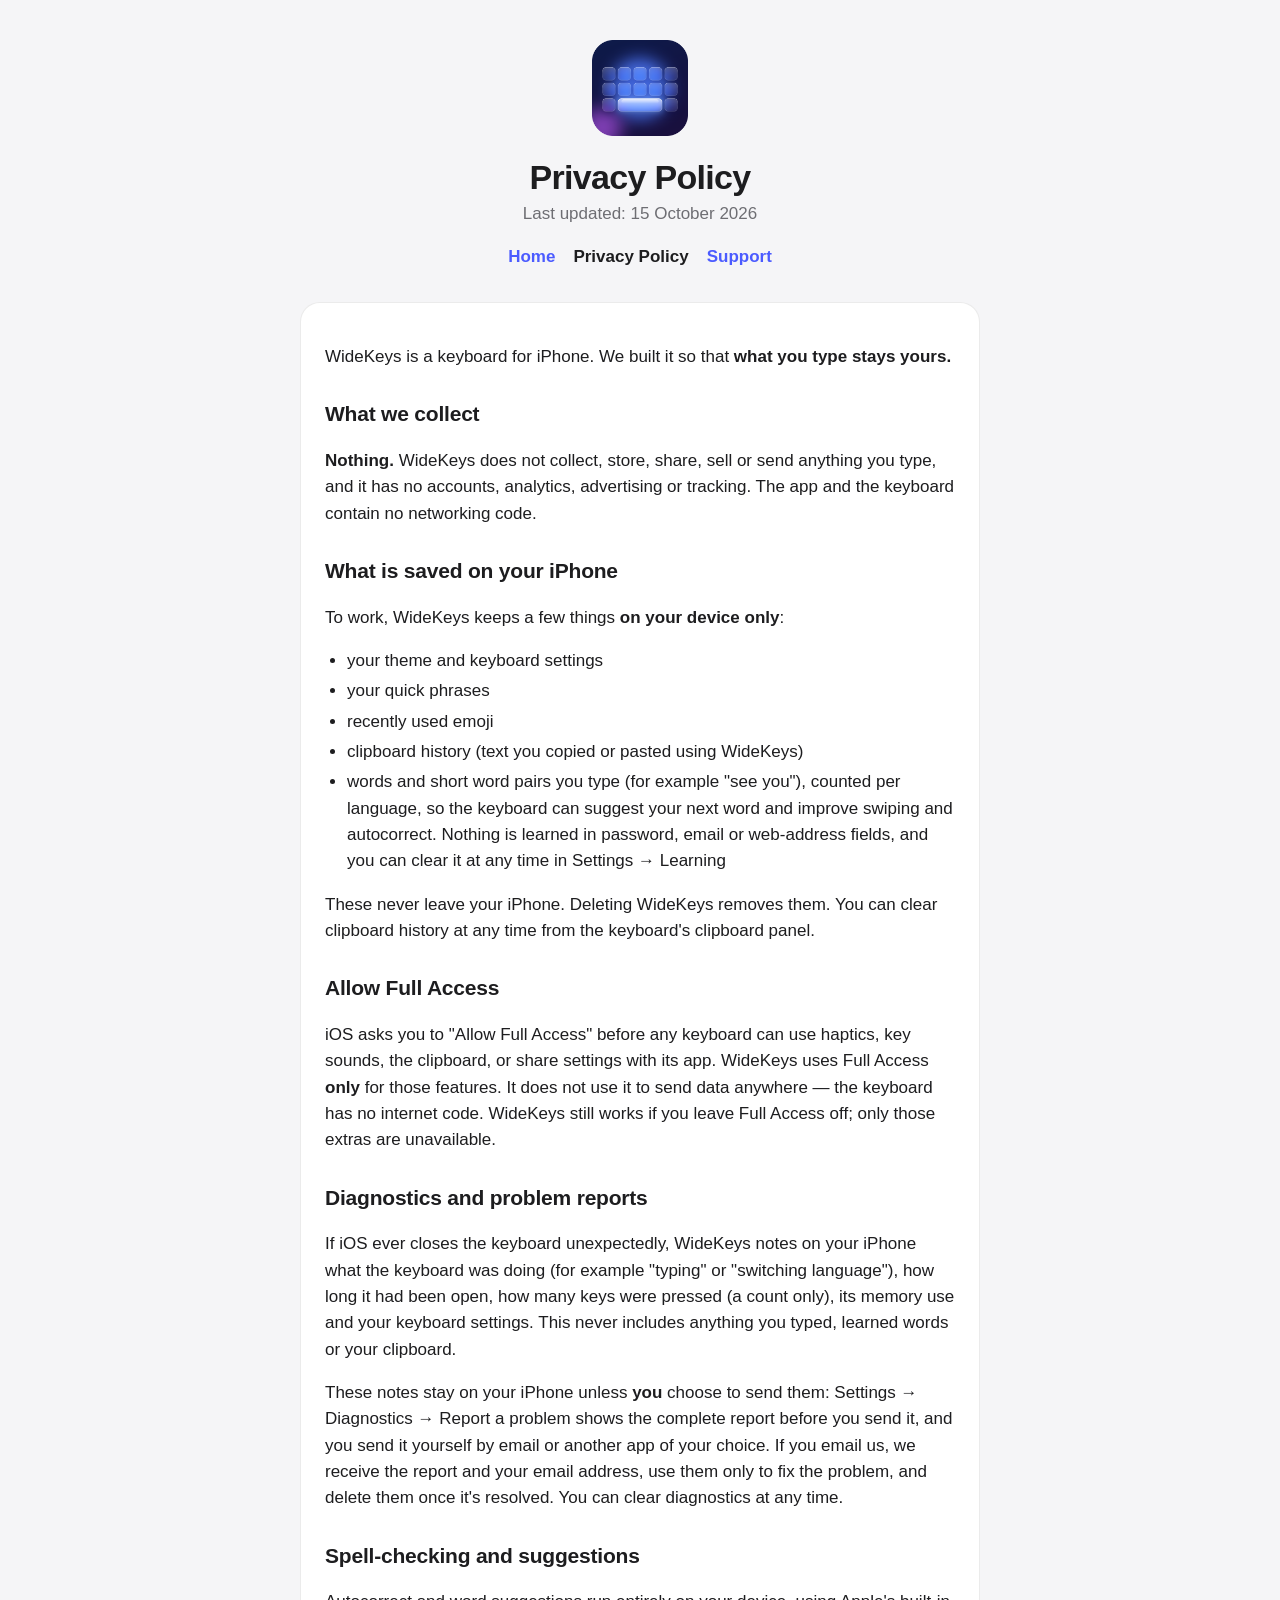
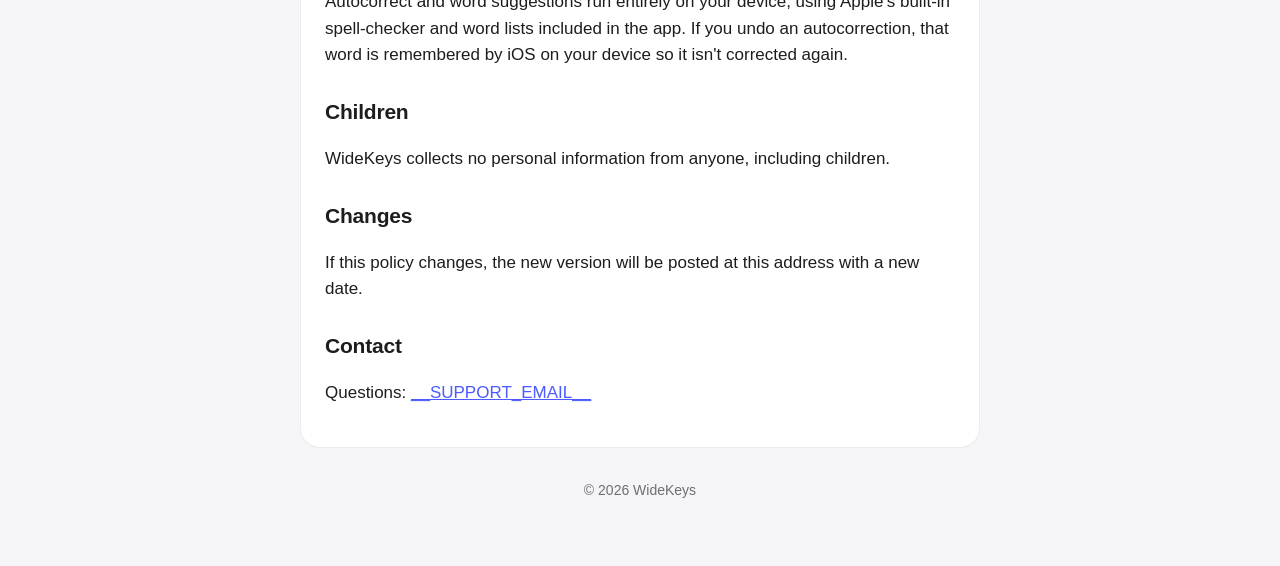
==== privacy.html @ 42ba70db "Add files via upload" ====
<!doctype html>
<html lang="en">
<head>
  <meta charset="utf-8">
  <meta name="viewport" content="width=device-width, initial-scale=1">
  <title>Privacy Policy · WideKeys</title>
  <meta name="description" content="WideKeys collects nothing. What you type stays on your iPhone.">
  <link rel="icon" href="icon.png">
  <link rel="stylesheet" href="style.css">
</head>
<body>
<main>
  <header>
    <img src="icon.png" alt="">
    <h1>Privacy Policy</h1>
    <p>Last updated: 15 October 2026</p>
    <nav>
      <a href="index.html">Home</a>
      <a href="privacy.html" aria-current="page">Privacy Policy</a>
      <a href="support.html">Support</a>
    </nav>
  </header>

  <div class="card">
    <p>WideKeys is a keyboard for iPhone. We built it so that <strong>what you type stays yours.</strong></p>

    <h2>What we collect</h2>
    <p><strong>Nothing.</strong> WideKeys does not collect, store, share, sell or send anything you type, and it has no accounts, analytics, advertising or tracking. The app and the keyboard contain no networking code.</p>

    <h2>What is saved on your iPhone</h2>
    <p>To work, WideKeys keeps a few things <strong>on your device only</strong>:</p>
    <ul>
      <li>your theme and keyboard settings</li>
      <li>your quick phrases</li>
      <li>recently used emoji</li>
      <li>clipboard history (text you copied or pasted using WideKeys)</li>
      <li>words and short word pairs you type (for example "see you"), counted per language, so the keyboard can suggest your next word and improve swiping and autocorrect. Nothing is learned in password, email or web-address fields, and you can clear it at any time in Settings → Learning</li>
    </ul>
    <p>These never leave your iPhone. Deleting WideKeys removes them. You can clear clipboard history at any time from the keyboard's clipboard panel.</p>

    <h2>Allow Full Access</h2>
    <p>iOS asks you to "Allow Full Access" before any keyboard can use haptics, key sounds, the clipboard, or share settings with its app. WideKeys uses Full Access <strong>only</strong> for those features. It does not use it to send data anywhere — the keyboard has no internet code. WideKeys still works if you leave Full Access off; only those extras are unavailable.</p>

    <h2>Diagnostics and problem reports</h2>
    <p>If iOS ever closes the keyboard unexpectedly, WideKeys notes on your iPhone what the keyboard was doing (for example "typing" or "switching language"), how long it had been open, how many keys were pressed (a count only), its memory use and your keyboard settings. This never includes anything you typed, learned words or your clipboard.</p>
    <p>These notes stay on your iPhone unless <strong>you</strong> choose to send them: Settings → Diagnostics → Report a problem shows the complete report before you send it, and you send it yourself by email or another app of your choice. If you email us, we receive the report and your email address, use them only to fix the problem, and delete them once it's resolved. You can clear diagnostics at any time.</p>

    <h2>Spell-checking and suggestions</h2>
    <p>Autocorrect and word suggestions run entirely on your device, using Apple's built-in spell-checker and word lists included in the app. If you undo an autocorrection, that word is remembered by iOS on your device so it isn't corrected again.</p>

    <h2>Children</h2>
    <p>WideKeys collects no personal information from anyone, including children.</p>

    <h2>Changes</h2>
    <p>If this policy changes, the new version will be posted at this address with a new date.</p>

    <h2>Contact</h2>
    <p>Questions: <a href="mailto:__SUPPORT_EMAIL__">__SUPPORT_EMAIL__</a></p>
  </div>

  <footer>© 2026 WideKeys</footer>
</main>
</body>
</html>
---- style.css ----
:root {
  --bg: #f5f5f7;
  --card: #ffffff;
  --text: #1d1d1f;
  --muted: #6e6e73;
  --accent: #4b5bff;
  --line: rgba(0, 0, 0, 0.08);
}
@media (prefers-color-scheme: dark) {
  :root {
    --bg: #000000;
    --card: #1c1c1e;
    --text: #f5f5f7;
    --muted: #a1a1a6;
    --accent: #8b95ff;
    --line: rgba(255, 255, 255, 0.12);
  }
}
* { box-sizing: border-box; }
body {
  margin: 0;
  background: var(--bg);
  color: var(--text);
  font: 17px/1.55 -apple-system, BlinkMacSystemFont, "SF Pro Text", "Helvetica Neue", Arial, sans-serif;
  -webkit-text-size-adjust: 100%;
}
main { max-width: 720px; margin: 0 auto; padding: 40px 20px 64px; }
header { text-align: center; margin-bottom: 32px; }
header img { width: 96px; height: 96px; }
header h1 { font-size: 34px; line-height: 1.15; margin: 14px 0 4px; letter-spacing: -0.02em; }
header p { margin: 0; color: var(--muted); }
nav { display: flex; justify-content: center; gap: 18px; margin-top: 16px; flex-wrap: wrap; }
nav a { color: var(--accent); text-decoration: none; font-weight: 600; }
nav a[aria-current="page"] { color: var(--text); }
.card {
  background: var(--card);
  border-radius: 20px;
  padding: 24px;
  border: 1px solid var(--line);
}
.card + .card { margin-top: 16px; }
h2 { font-size: 21px; margin: 28px 0 8px; letter-spacing: -0.01em; }
.card h2:first-child { margin-top: 0; }
p, li { color: var(--text); }
ul { padding-left: 22px; }
li { margin: 4px 0; }
.muted { color: var(--muted); font-size: 15px; }
a { color: var(--accent); }
footer { text-align: center; color: var(--muted); font-size: 14px; margin-top: 32px; }
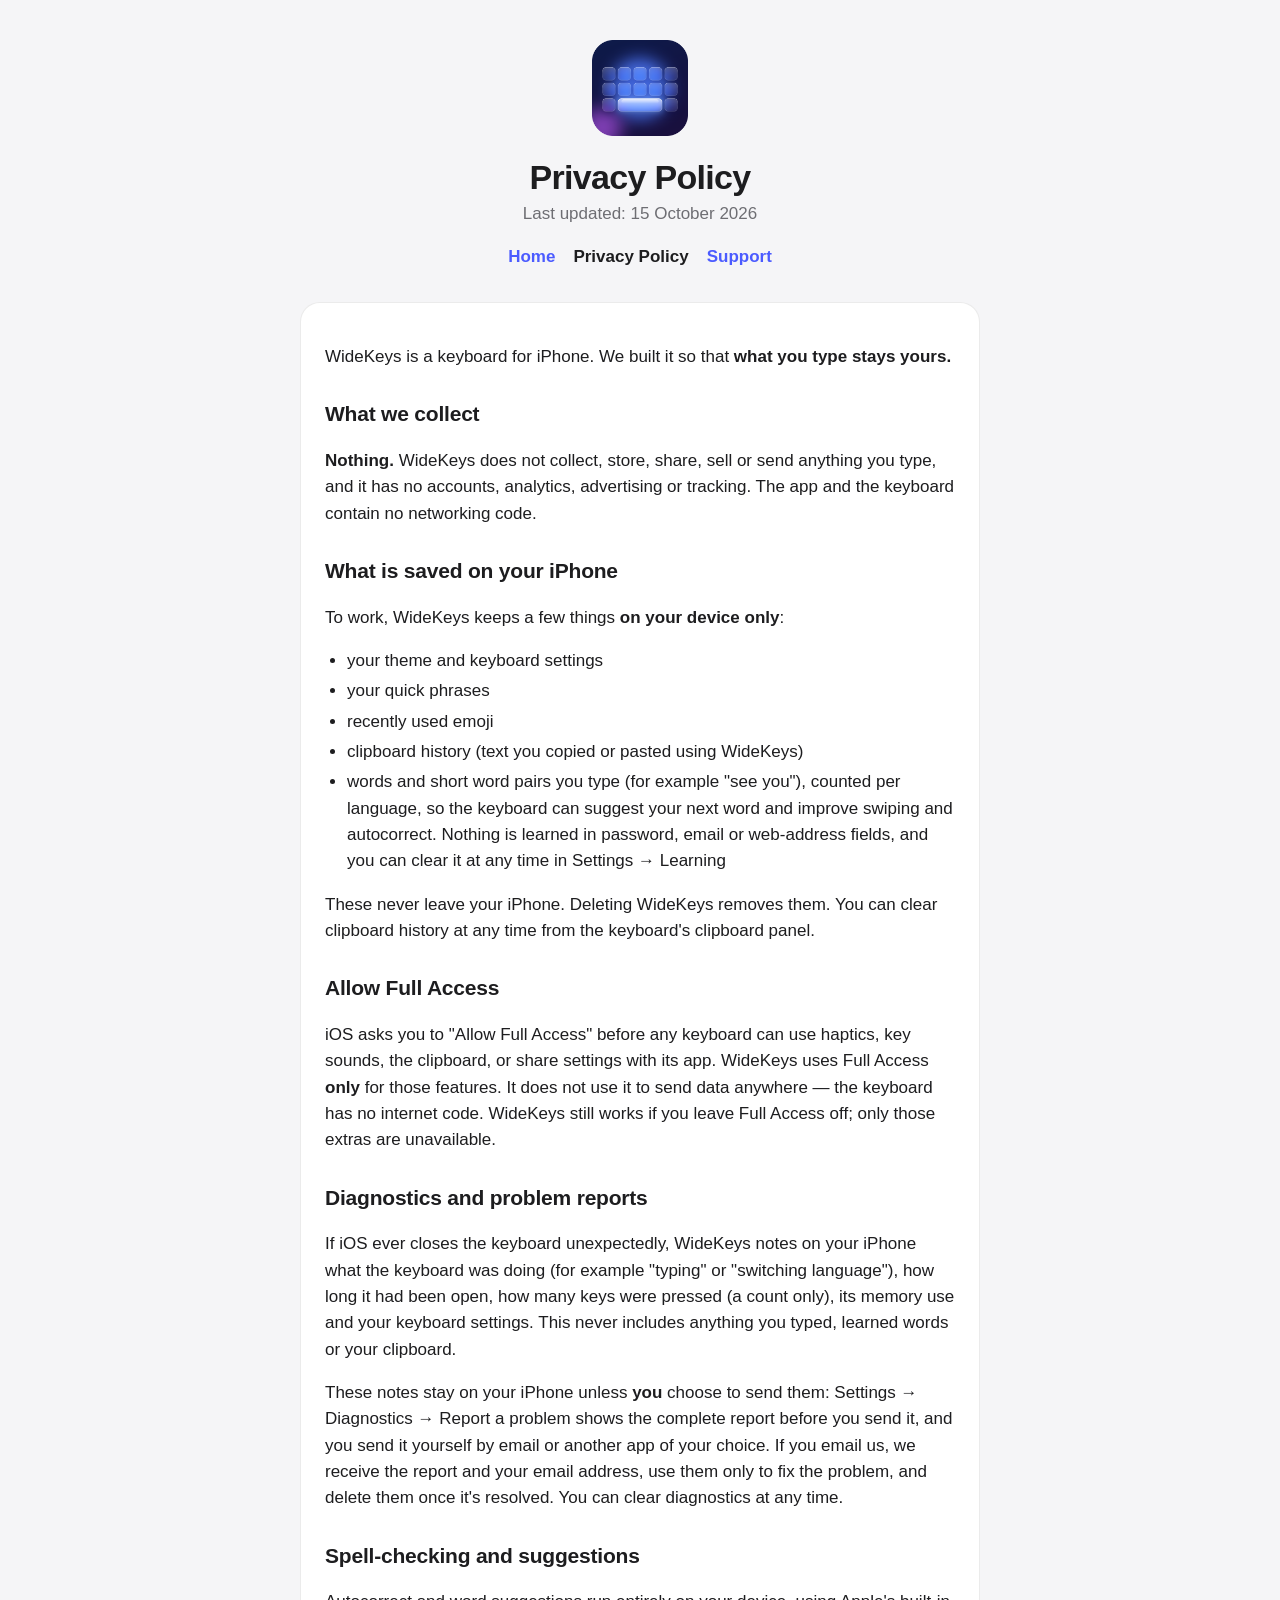
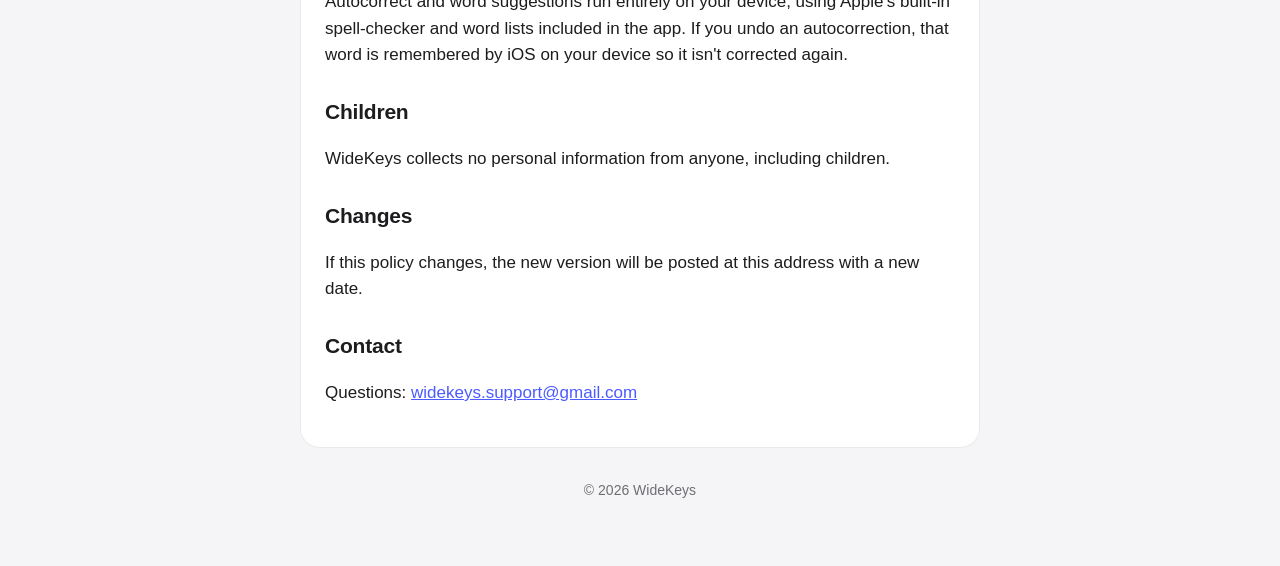
==== commit 801cef46: "Add files via upload" ====
--- a/privacy.html
+++ b/privacy.html
@@ -55,7 +55,7 @@
     <p>If this policy changes, the new version will be posted at this address with a new date.</p>
 
     <h2>Contact</h2>
-    <p>Questions: <a href="mailto:__SUPPORT_EMAIL__">__SUPPORT_EMAIL__</a></p>
+    <p>Questions: <a href="mailto:widekeys.support@gmail.com">widekeys.support@gmail.com</a></p>
   </div>
 
   <footer>© 2026 WideKeys</footer>
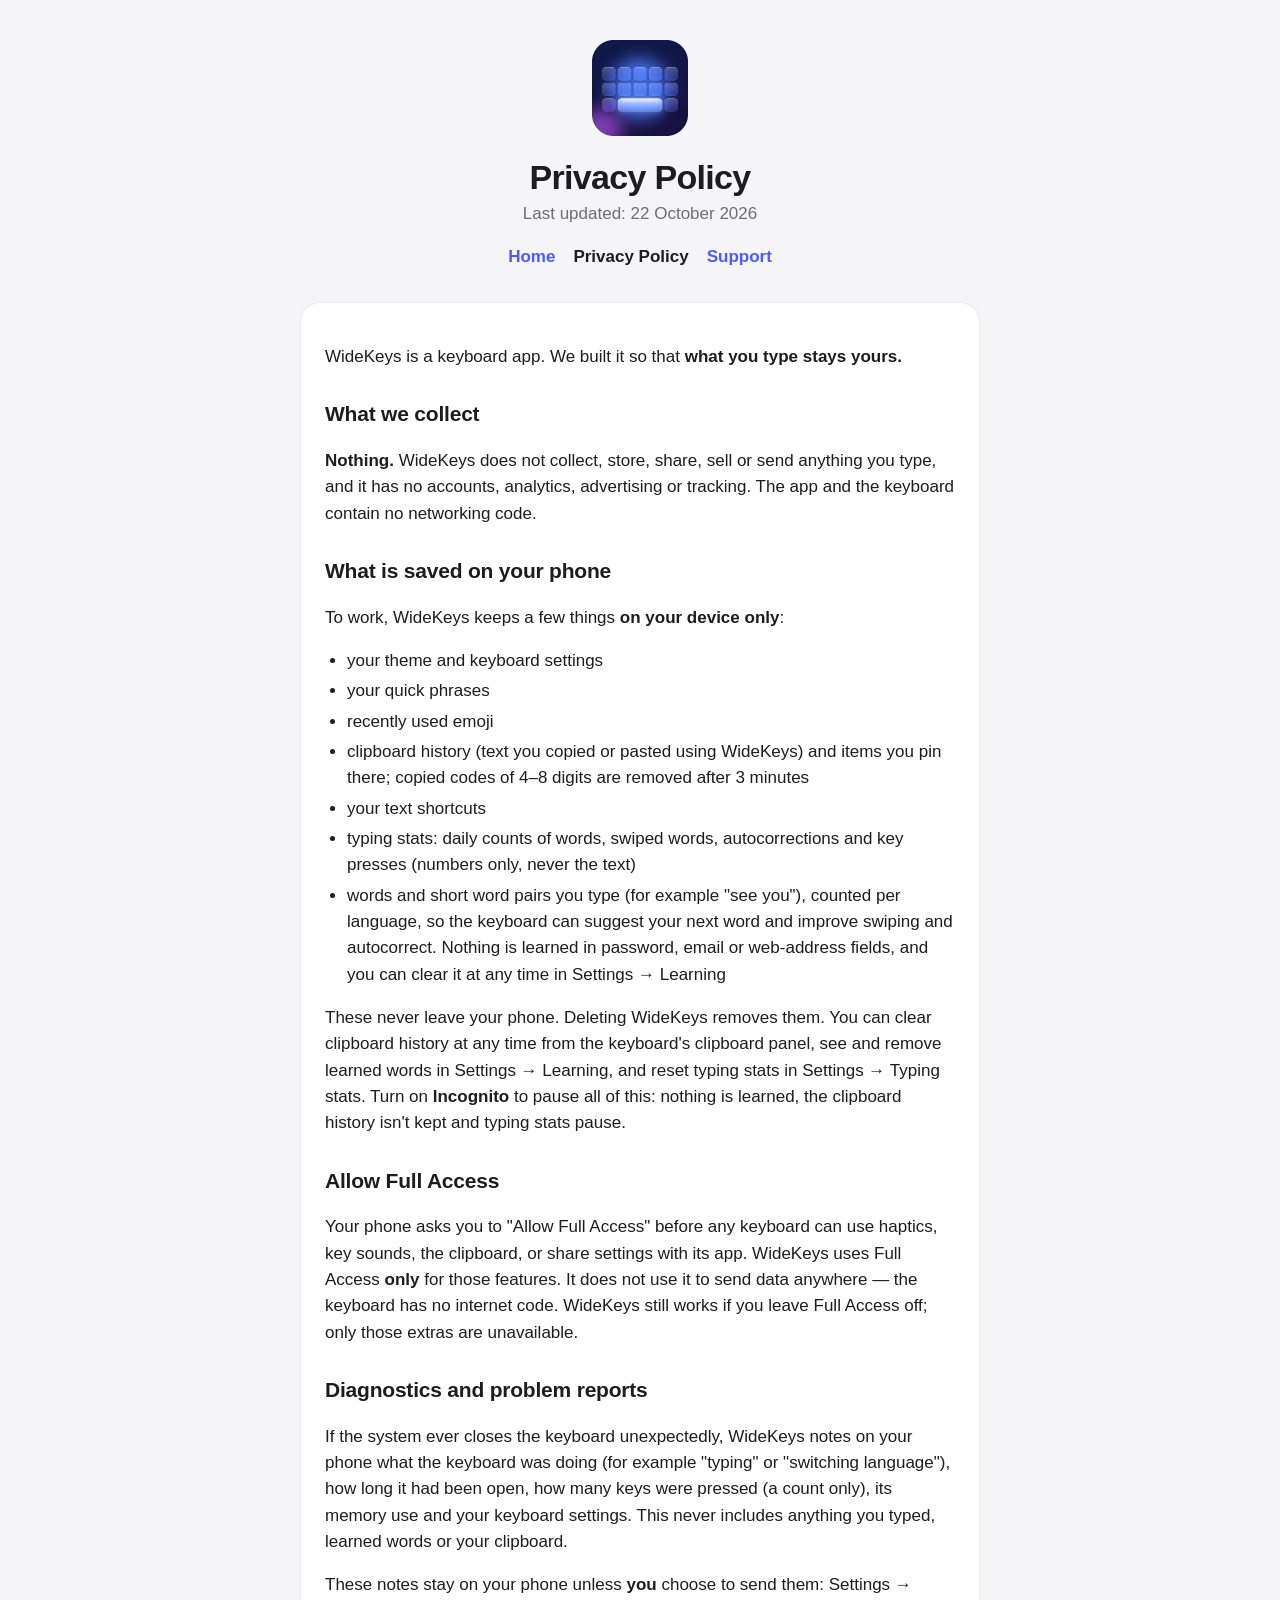
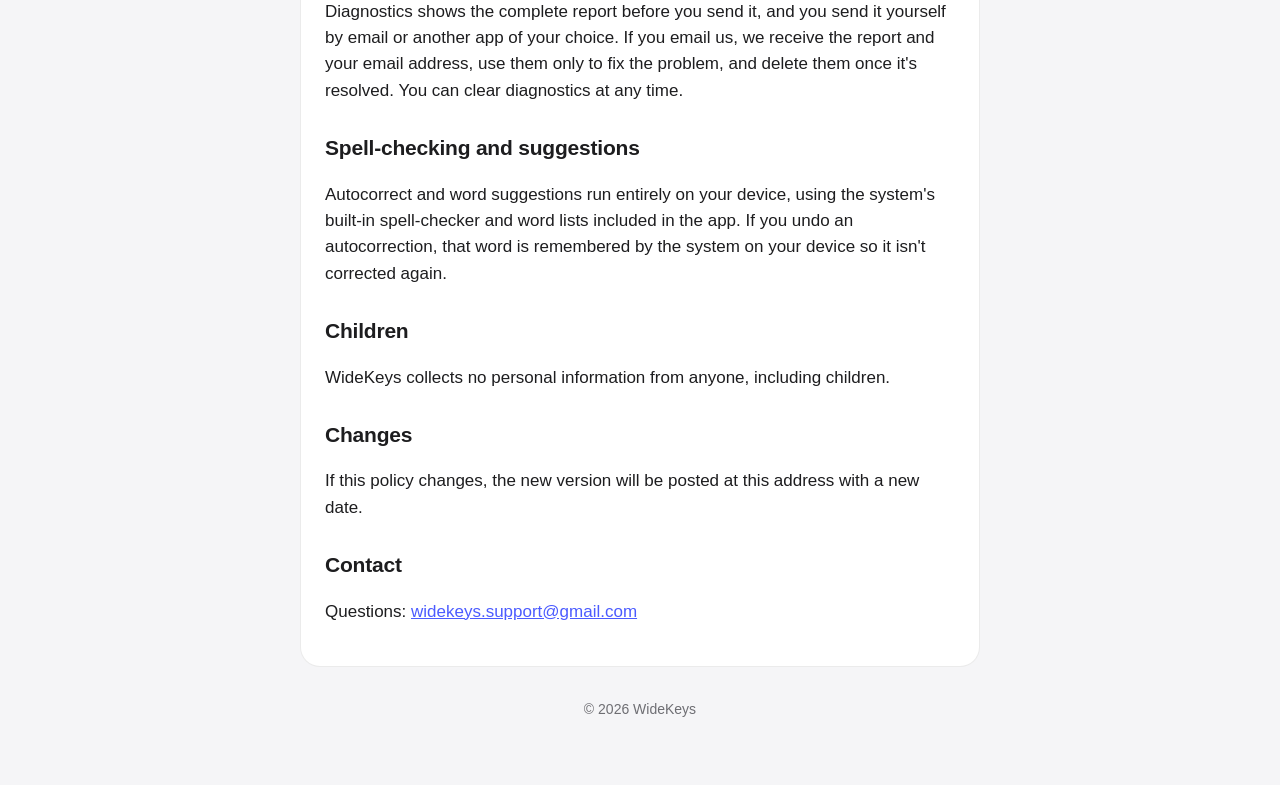
==== commit 2b5d0a75: "Add files via upload" ====
--- a/privacy.html
+++ b/privacy.html
@@ -4,7 +4,7 @@
   <meta charset="utf-8">
   <meta name="viewport" content="width=device-width, initial-scale=1">
   <title>Privacy Policy · WideKeys</title>
-  <meta name="description" content="WideKeys collects nothing. What you type stays on your iPhone.">
+  <meta name="description" content="WideKeys collects nothing. What you type stays on your phone.">
   <link rel="icon" href="icon.png">
   <link rel="stylesheet" href="style.css">
 </head>
@@ -13,7 +13,7 @@
   <header>
     <img src="icon.png" alt="">
     <h1>Privacy Policy</h1>
-    <p>Last updated: 15 October 2026</p>
+    <p>Last updated: 22 October 2026</p>
     <nav>
       <a href="index.html">Home</a>
       <a href="privacy.html" aria-current="page">Privacy Policy</a>
@@ -22,31 +22,33 @@
   </header>
 
   <div class="card">
-    <p>WideKeys is a keyboard for iPhone. We built it so that <strong>what you type stays yours.</strong></p>
+    <p>WideKeys is a keyboard app. We built it so that <strong>what you type stays yours.</strong></p>
 
     <h2>What we collect</h2>
     <p><strong>Nothing.</strong> WideKeys does not collect, store, share, sell or send anything you type, and it has no accounts, analytics, advertising or tracking. The app and the keyboard contain no networking code.</p>
 
-    <h2>What is saved on your iPhone</h2>
+    <h2>What is saved on your phone</h2>
     <p>To work, WideKeys keeps a few things <strong>on your device only</strong>:</p>
     <ul>
       <li>your theme and keyboard settings</li>
       <li>your quick phrases</li>
       <li>recently used emoji</li>
-      <li>clipboard history (text you copied or pasted using WideKeys)</li>
+      <li>clipboard history (text you copied or pasted using WideKeys) and items you pin there; copied codes of 4–8 digits are removed after 3 minutes</li>
+      <li>your text shortcuts</li>
+      <li>typing stats: daily counts of words, swiped words, autocorrections and key presses (numbers only, never the text)</li>
       <li>words and short word pairs you type (for example "see you"), counted per language, so the keyboard can suggest your next word and improve swiping and autocorrect. Nothing is learned in password, email or web-address fields, and you can clear it at any time in Settings → Learning</li>
     </ul>
-    <p>These never leave your iPhone. Deleting WideKeys removes them. You can clear clipboard history at any time from the keyboard's clipboard panel.</p>
+    <p>These never leave your phone. Deleting WideKeys removes them. You can clear clipboard history at any time from the keyboard's clipboard panel, see and remove learned words in Settings → Learning, and reset typing stats in Settings → Typing stats. Turn on <strong>Incognito</strong> to pause all of this: nothing is learned, the clipboard history isn't kept and typing stats pause.</p>
 
     <h2>Allow Full Access</h2>
-    <p>iOS asks you to "Allow Full Access" before any keyboard can use haptics, key sounds, the clipboard, or share settings with its app. WideKeys uses Full Access <strong>only</strong> for those features. It does not use it to send data anywhere — the keyboard has no internet code. WideKeys still works if you leave Full Access off; only those extras are unavailable.</p>
+    <p>Your phone asks you to "Allow Full Access" before any keyboard can use haptics, key sounds, the clipboard, or share settings with its app. WideKeys uses Full Access <strong>only</strong> for those features. It does not use it to send data anywhere — the keyboard has no internet code. WideKeys still works if you leave Full Access off; only those extras are unavailable.</p>
 
     <h2>Diagnostics and problem reports</h2>
-    <p>If iOS ever closes the keyboard unexpectedly, WideKeys notes on your iPhone what the keyboard was doing (for example "typing" or "switching language"), how long it had been open, how many keys were pressed (a count only), its memory use and your keyboard settings. This never includes anything you typed, learned words or your clipboard.</p>
-    <p>These notes stay on your iPhone unless <strong>you</strong> choose to send them: Settings → Diagnostics → Report a problem shows the complete report before you send it, and you send it yourself by email or another app of your choice. If you email us, we receive the report and your email address, use them only to fix the problem, and delete them once it's resolved. You can clear diagnostics at any time.</p>
+    <p>If the system ever closes the keyboard unexpectedly, WideKeys notes on your phone what the keyboard was doing (for example "typing" or "switching language"), how long it had been open, how many keys were pressed (a count only), its memory use and your keyboard settings. This never includes anything you typed, learned words or your clipboard.</p>
+    <p>These notes stay on your phone unless <strong>you</strong> choose to send them: Settings → Diagnostics shows the complete report before you send it, and you send it yourself by email or another app of your choice. If you email us, we receive the report and your email address, use them only to fix the problem, and delete them once it's resolved. You can clear diagnostics at any time.</p>
 
     <h2>Spell-checking and suggestions</h2>
-    <p>Autocorrect and word suggestions run entirely on your device, using Apple's built-in spell-checker and word lists included in the app. If you undo an autocorrection, that word is remembered by iOS on your device so it isn't corrected again.</p>
+    <p>Autocorrect and word suggestions run entirely on your device, using the system's built-in spell-checker and word lists included in the app. If you undo an autocorrection, that word is remembered by the system on your device so it isn't corrected again.</p>
 
     <h2>Children</h2>
     <p>WideKeys collects no personal information from anyone, including children.</p>
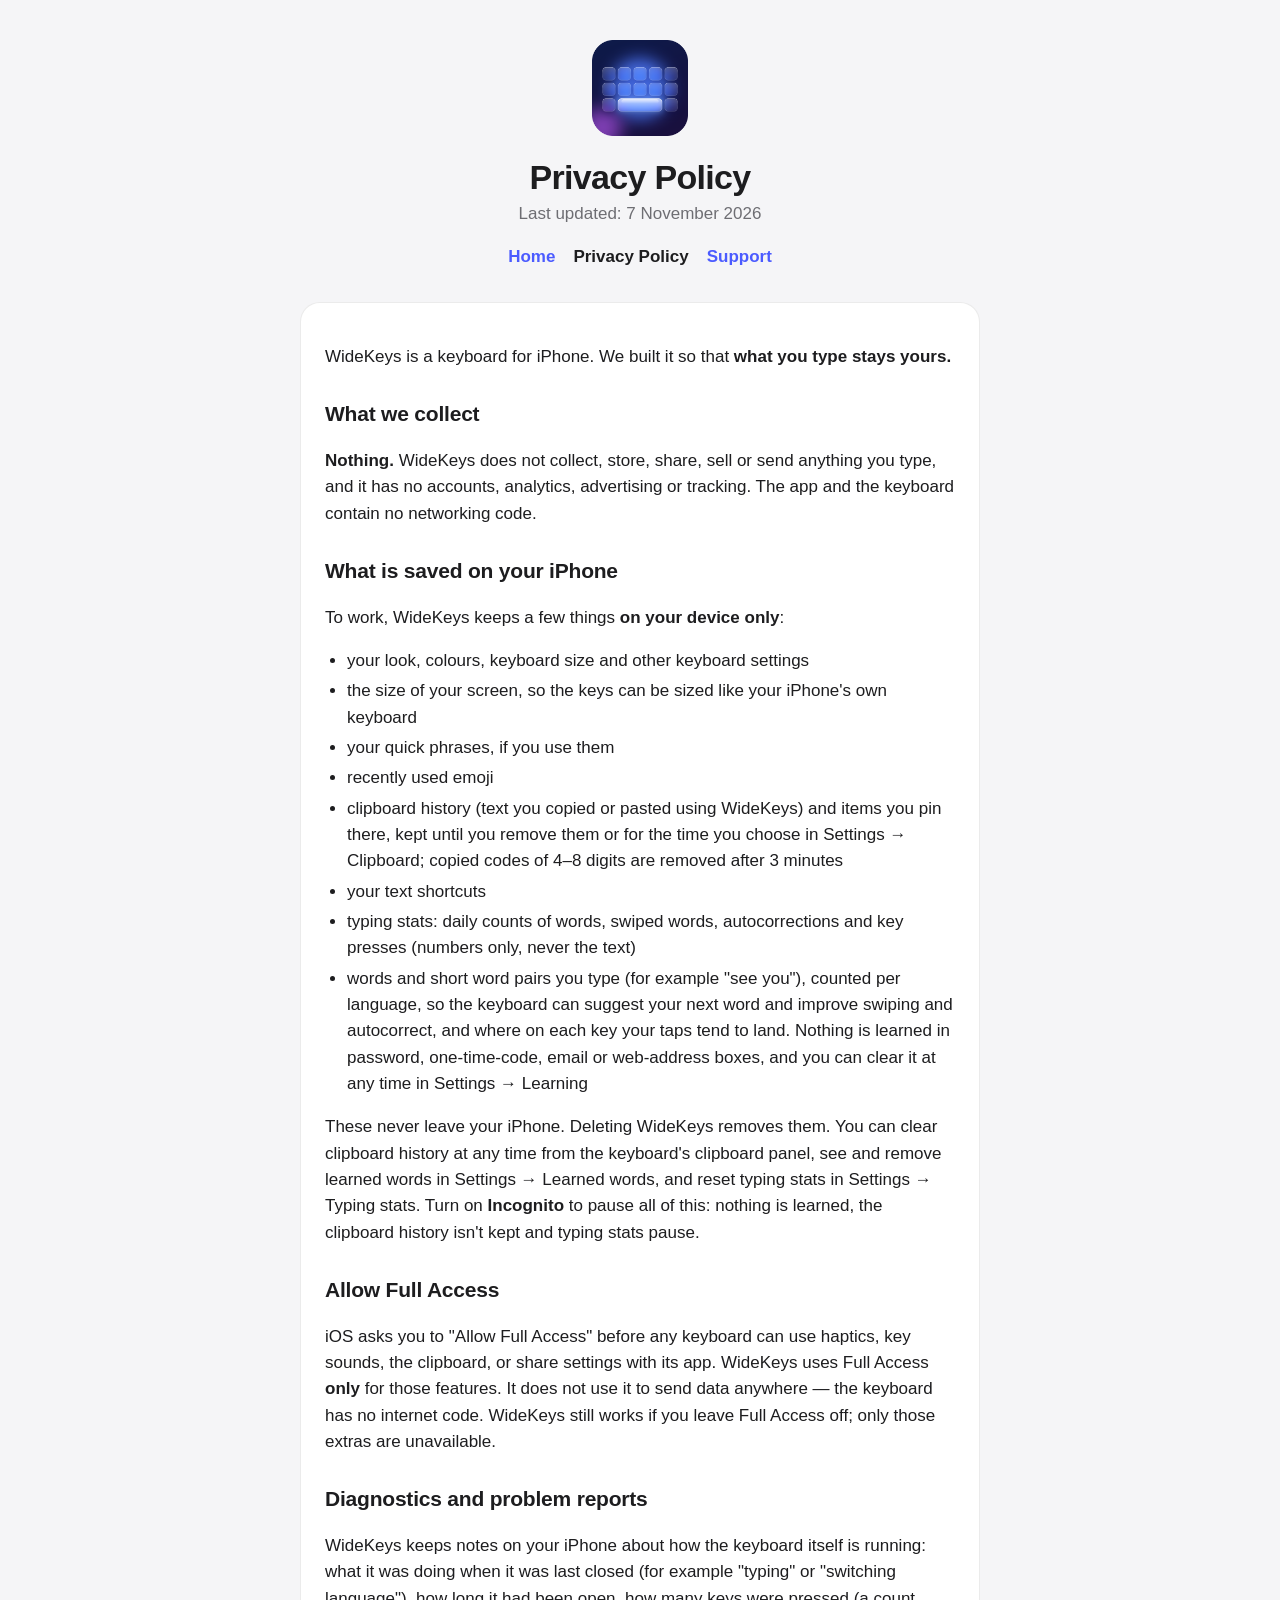
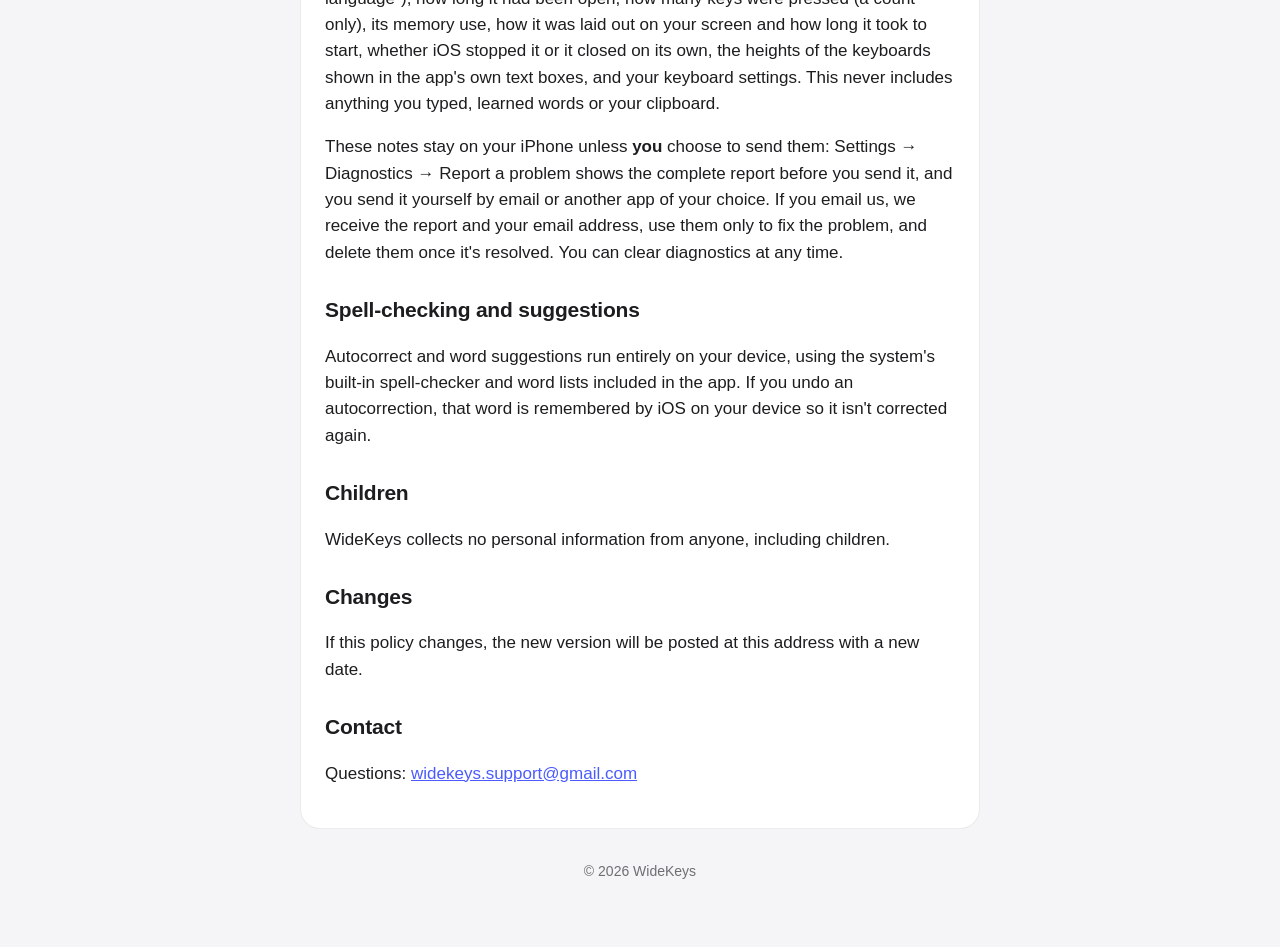
==== commit 794b96c7: "Update site for the latest WideKeys build Number Row Keyboard name, iOS-sized default keys, symbol p" ====
--- a/privacy.html
+++ b/privacy.html
@@ -4,7 +4,7 @@
   <meta charset="utf-8">
   <meta name="viewport" content="width=device-width, initial-scale=1">
   <title>Privacy Policy · WideKeys</title>
-  <meta name="description" content="WideKeys collects nothing. What you type stays on your phone.">
+  <meta name="description" content="WideKeys collects nothing. What you type stays on your iPhone.">
   <link rel="icon" href="icon.png">
   <link rel="stylesheet" href="style.css">
 </head>
@@ -13,7 +13,7 @@
   <header>
     <img src="icon.png" alt="">
     <h1>Privacy Policy</h1>
-    <p>Last updated: 22 October 2026</p>
+    <p>Last updated: 7 November 2026</p>
     <nav>
       <a href="index.html">Home</a>
       <a href="privacy.html" aria-current="page">Privacy Policy</a>
@@ -22,33 +22,34 @@
   </header>
 
   <div class="card">
-    <p>WideKeys is a keyboard app. We built it so that <strong>what you type stays yours.</strong></p>
+    <p>WideKeys is a keyboard for iPhone. We built it so that <strong>what you type stays yours.</strong></p>
 
     <h2>What we collect</h2>
     <p><strong>Nothing.</strong> WideKeys does not collect, store, share, sell or send anything you type, and it has no accounts, analytics, advertising or tracking. The app and the keyboard contain no networking code.</p>
 
-    <h2>What is saved on your phone</h2>
+    <h2>What is saved on your iPhone</h2>
     <p>To work, WideKeys keeps a few things <strong>on your device only</strong>:</p>
     <ul>
-      <li>your theme and keyboard settings</li>
-      <li>your quick phrases</li>
+      <li>your look, colours, keyboard size and other keyboard settings</li>
+      <li>the size of your screen, so the keys can be sized like your iPhone's own keyboard</li>
+      <li>your quick phrases, if you use them</li>
       <li>recently used emoji</li>
-      <li>clipboard history (text you copied or pasted using WideKeys) and items you pin there; copied codes of 4–8 digits are removed after 3 minutes</li>
+      <li>clipboard history (text you copied or pasted using WideKeys) and items you pin there, kept until you remove them or for the time you choose in Settings → Clipboard; copied codes of 4–8 digits are removed after 3 minutes</li>
       <li>your text shortcuts</li>
       <li>typing stats: daily counts of words, swiped words, autocorrections and key presses (numbers only, never the text)</li>
-      <li>words and short word pairs you type (for example "see you"), counted per language, so the keyboard can suggest your next word and improve swiping and autocorrect. Nothing is learned in password, email or web-address fields, and you can clear it at any time in Settings → Learning</li>
+      <li>words and short word pairs you type (for example "see you"), counted per language, so the keyboard can suggest your next word and improve swiping and autocorrect, and where on each key your taps tend to land. Nothing is learned in password, one-time-code, email or web-address boxes, and you can clear it at any time in Settings → Learning</li>
     </ul>
-    <p>These never leave your phone. Deleting WideKeys removes them. You can clear clipboard history at any time from the keyboard's clipboard panel, see and remove learned words in Settings → Learning, and reset typing stats in Settings → Typing stats. Turn on <strong>Incognito</strong> to pause all of this: nothing is learned, the clipboard history isn't kept and typing stats pause.</p>
+    <p>These never leave your iPhone. Deleting WideKeys removes them. You can clear clipboard history at any time from the keyboard's clipboard panel, see and remove learned words in Settings → Learned words, and reset typing stats in Settings → Typing stats. Turn on <strong>Incognito</strong> to pause all of this: nothing is learned, the clipboard history isn't kept and typing stats pause.</p>
 
     <h2>Allow Full Access</h2>
-    <p>Your phone asks you to "Allow Full Access" before any keyboard can use haptics, key sounds, the clipboard, or share settings with its app. WideKeys uses Full Access <strong>only</strong> for those features. It does not use it to send data anywhere — the keyboard has no internet code. WideKeys still works if you leave Full Access off; only those extras are unavailable.</p>
+    <p>iOS asks you to "Allow Full Access" before any keyboard can use haptics, key sounds, the clipboard, or share settings with its app. WideKeys uses Full Access <strong>only</strong> for those features. It does not use it to send data anywhere — the keyboard has no internet code. WideKeys still works if you leave Full Access off; only those extras are unavailable.</p>
 
     <h2>Diagnostics and problem reports</h2>
-    <p>If the system ever closes the keyboard unexpectedly, WideKeys notes on your phone what the keyboard was doing (for example "typing" or "switching language"), how long it had been open, how many keys were pressed (a count only), its memory use and your keyboard settings. This never includes anything you typed, learned words or your clipboard.</p>
-    <p>These notes stay on your phone unless <strong>you</strong> choose to send them: Settings → Diagnostics shows the complete report before you send it, and you send it yourself by email or another app of your choice. If you email us, we receive the report and your email address, use them only to fix the problem, and delete them once it's resolved. You can clear diagnostics at any time.</p>
+    <p>WideKeys keeps notes on your iPhone about how the keyboard itself is running: what it was doing when it was last closed (for example "typing" or "switching language"), how long it had been open, how many keys were pressed (a count only), its memory use, how it was laid out on your screen and how long it took to start, whether iOS stopped it or it closed on its own, the heights of the keyboards shown in the app's own text boxes, and your keyboard settings. This never includes anything you typed, learned words or your clipboard.</p>
+    <p>These notes stay on your iPhone unless <strong>you</strong> choose to send them: Settings → Diagnostics → Report a problem shows the complete report before you send it, and you send it yourself by email or another app of your choice. If you email us, we receive the report and your email address, use them only to fix the problem, and delete them once it's resolved. You can clear diagnostics at any time.</p>
 
     <h2>Spell-checking and suggestions</h2>
-    <p>Autocorrect and word suggestions run entirely on your device, using the system's built-in spell-checker and word lists included in the app. If you undo an autocorrection, that word is remembered by the system on your device so it isn't corrected again.</p>
+    <p>Autocorrect and word suggestions run entirely on your device, using the system's built-in spell-checker and word lists included in the app. If you undo an autocorrection, that word is remembered by iOS on your device so it isn't corrected again.</p>
 
     <h2>Children</h2>
     <p>WideKeys collects no personal information from anyone, including children.</p>
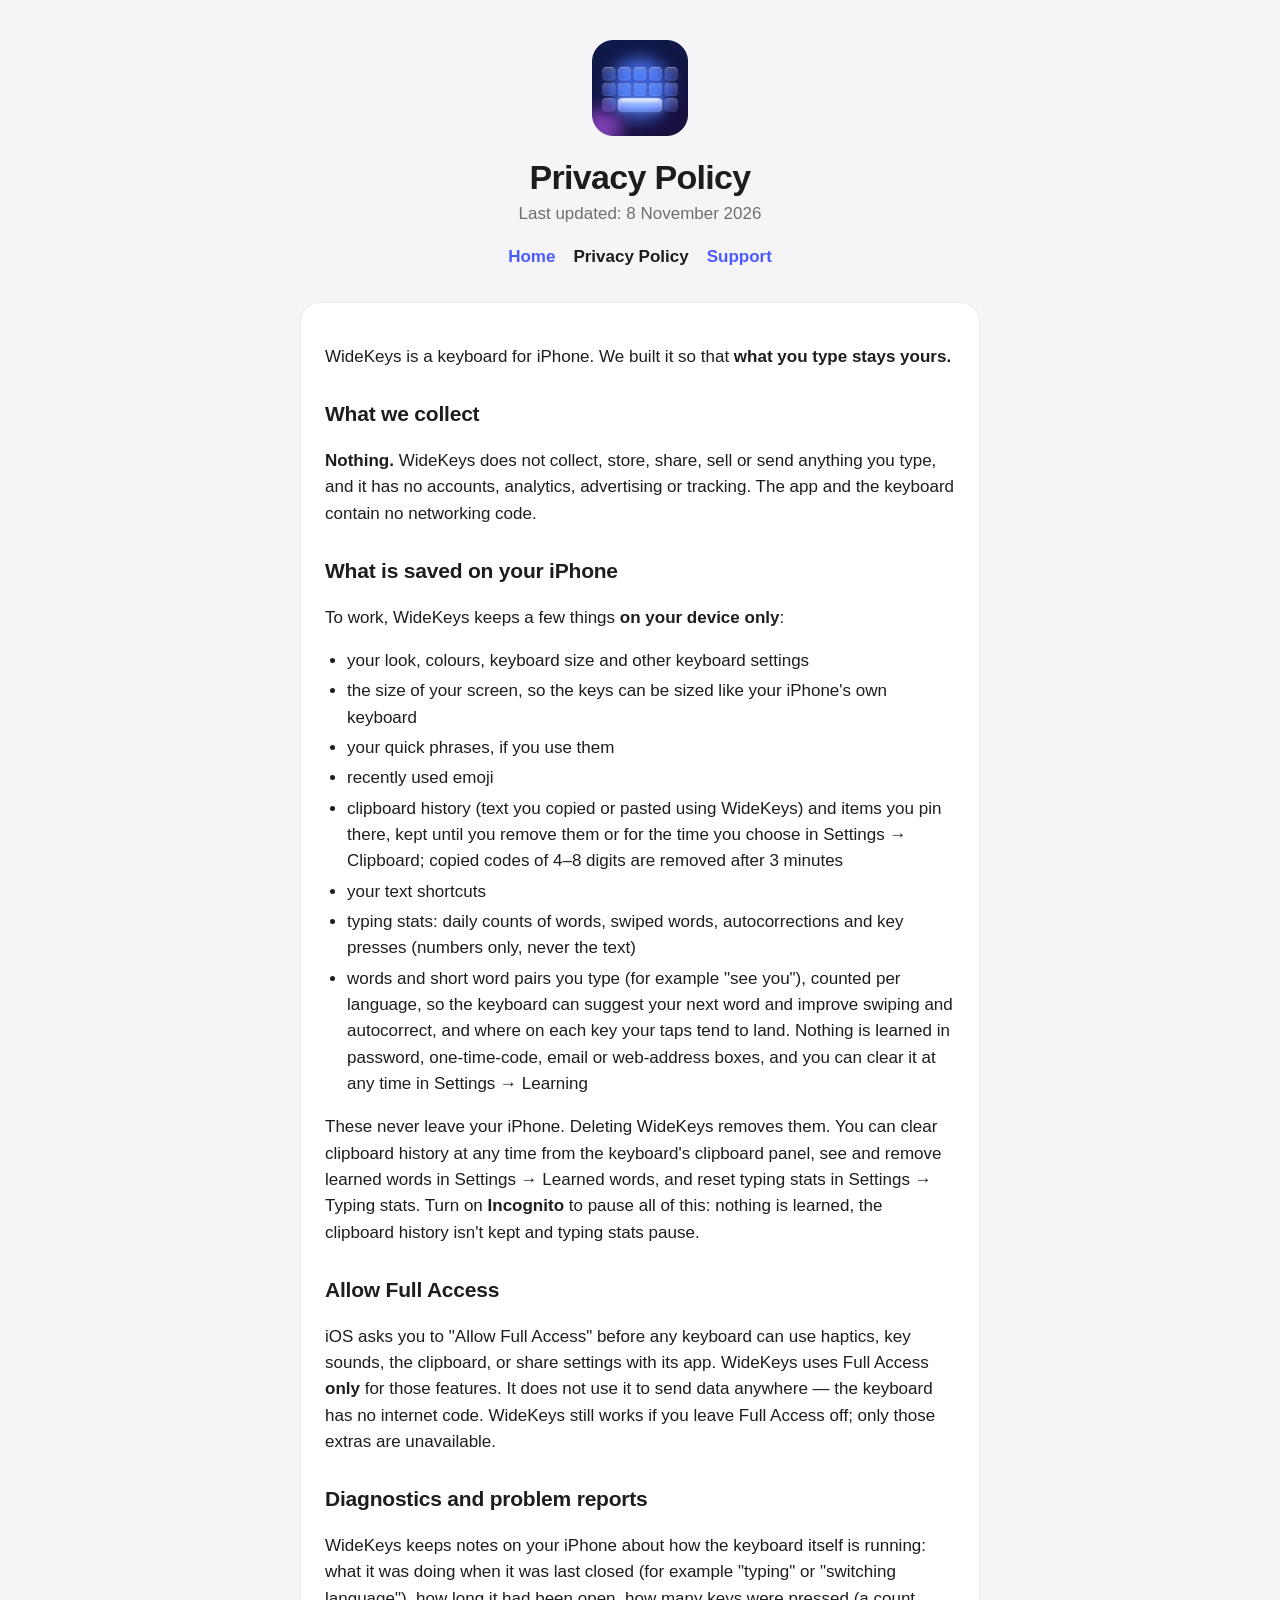
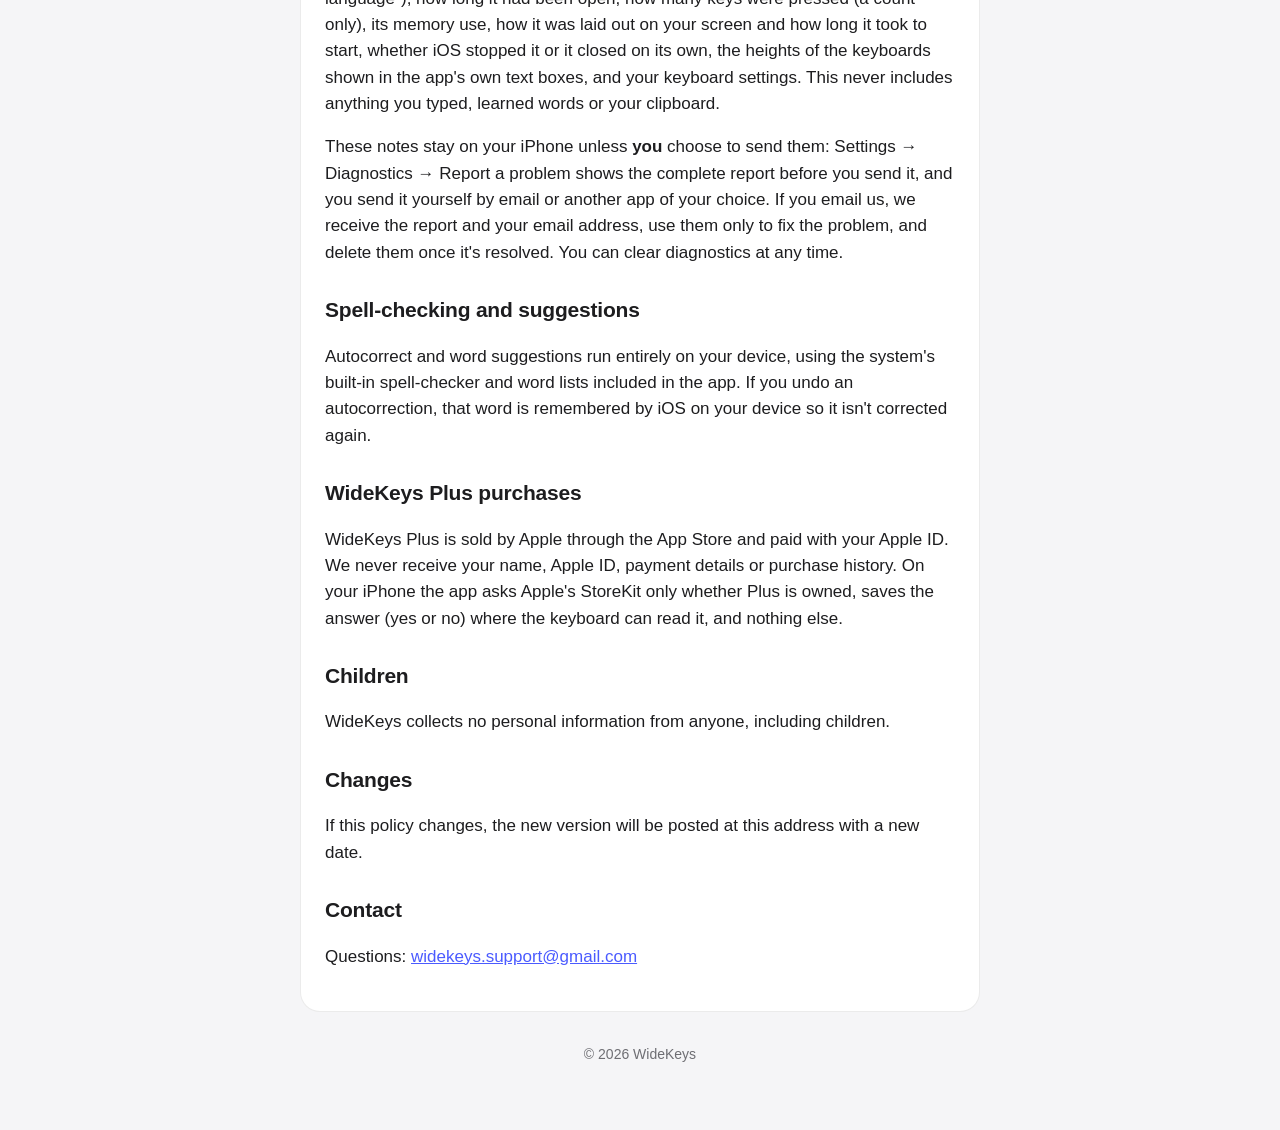
==== commit fc67269a: "Free and WideKeys Plus: features, buying and restoring, purchase privacy Co-Authored-By: Claude Opus" ====
--- a/privacy.html
+++ b/privacy.html
@@ -13,7 +13,7 @@
   <header>
     <img src="icon.png" alt="">
     <h1>Privacy Policy</h1>
-    <p>Last updated: 7 November 2026</p>
+    <p>Last updated: 8 November 2026</p>
     <nav>
       <a href="index.html">Home</a>
       <a href="privacy.html" aria-current="page">Privacy Policy</a>
@@ -51,6 +51,9 @@
     <h2>Spell-checking and suggestions</h2>
     <p>Autocorrect and word suggestions run entirely on your device, using the system's built-in spell-checker and word lists included in the app. If you undo an autocorrection, that word is remembered by iOS on your device so it isn't corrected again.</p>
 
+    <h2>WideKeys Plus purchases</h2>
+    <p>WideKeys Plus is sold by Apple through the App Store and paid with your Apple ID. We never receive your name, Apple ID, payment details or purchase history. On your iPhone the app asks Apple's StoreKit only whether Plus is owned, saves the answer (yes or no) where the keyboard can read it, and nothing else.</p>
+
     <h2>Children</h2>
     <p>WideKeys collects no personal information from anyone, including children.</p>
 
